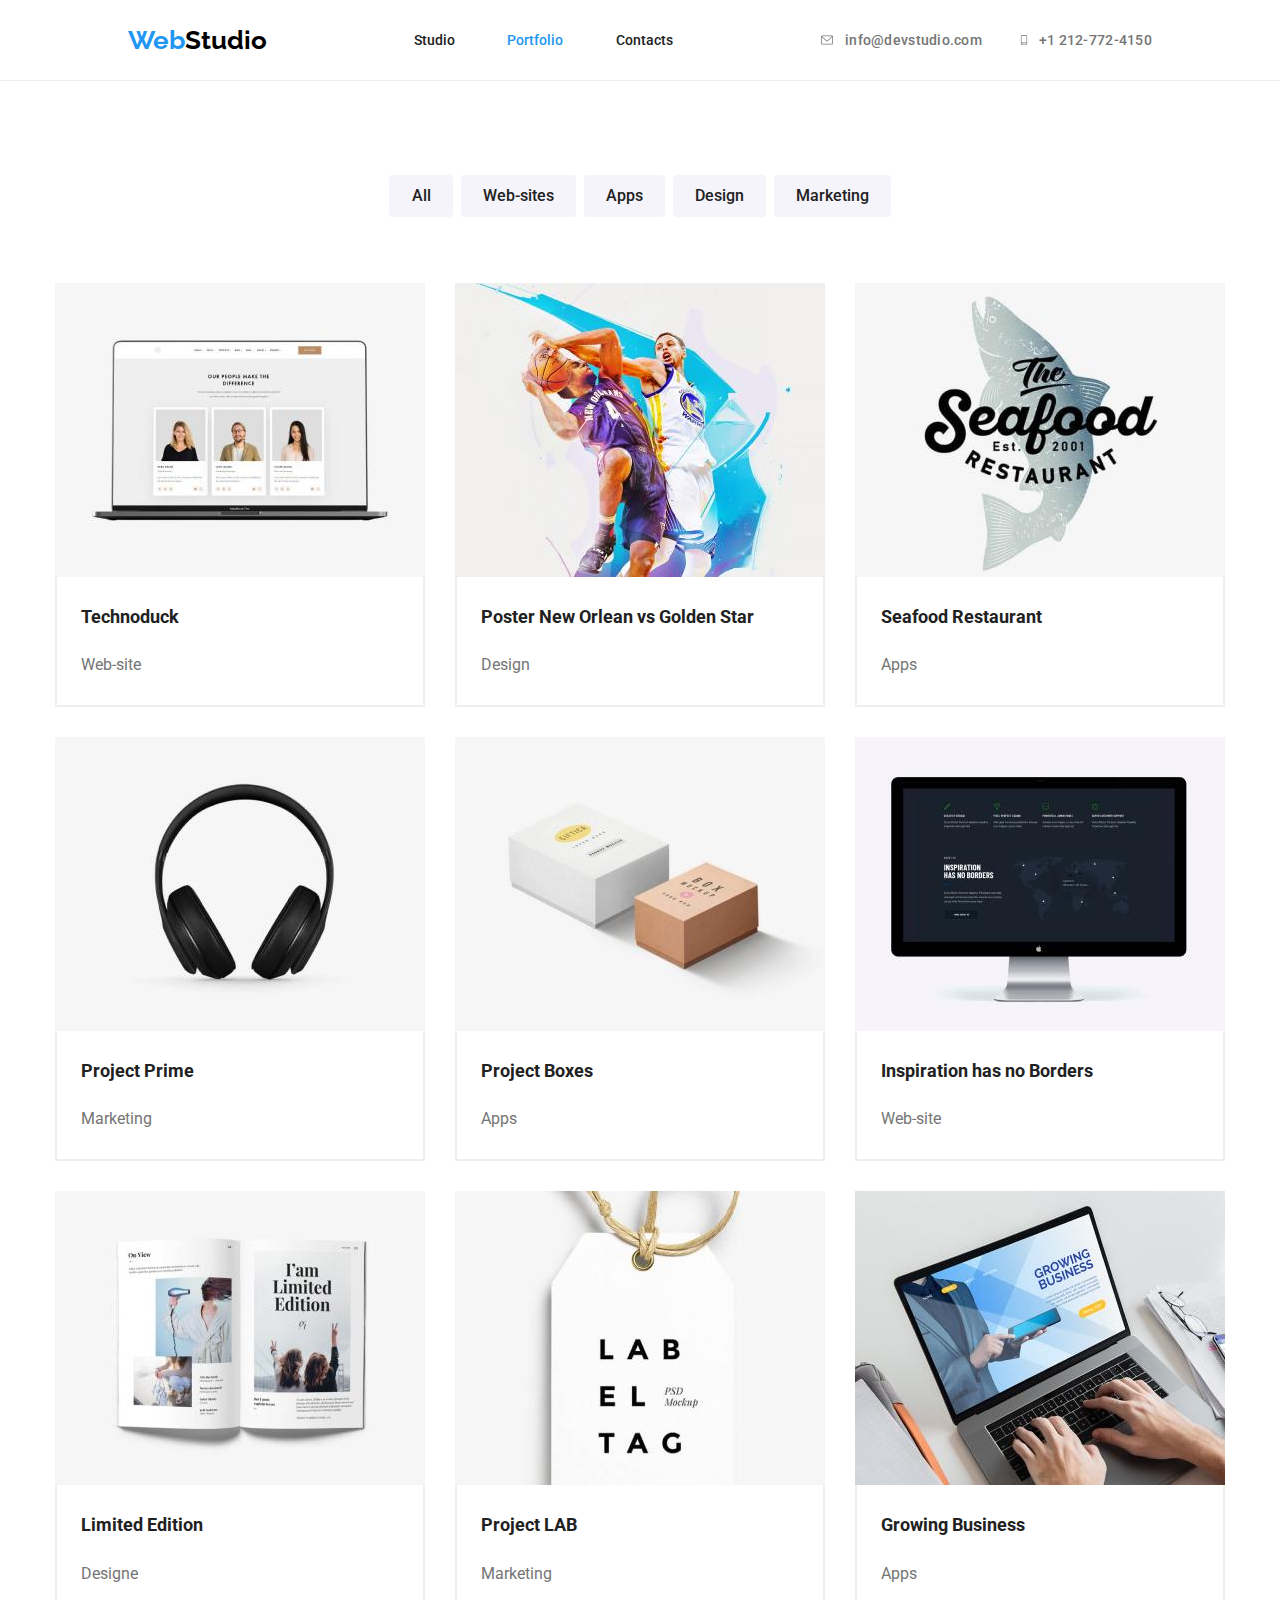
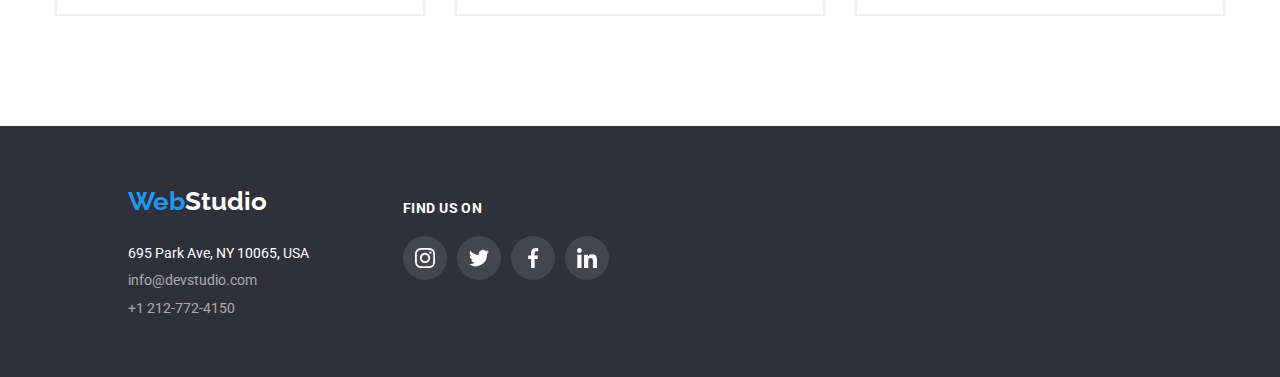
==== portofolio.html @ 93d370dc "added everything from repository nr4" ====
<html lang="en">
<head>
    <meta charset="UTF-8">
    <meta name="viewport" content="width=device-width, initial-scale=1.0">
    <title>Portofolio</title>
    <link rel="preconnect" href="https://fonts.googleapis.com">
    <link rel="preconnect" href="https://fonts.gstatic.com" crossorigin>
    <link href="https://fonts.googleapis.com/css2?family=Raleway:wght@700&family=Roboto:wght@400;500;700;900&display=swap" rel="stylesheet">
    <link rel="stylesheet" href="css/style.css">
</head>
<body class="body-style">

<!-- header section-->
  <header class="header-style">
    <div class="header-div-container">
       <div class="logo-section">
         <a class="logo-style"  href="#"><span class="web-style">Web</span><span>Studio</span></a>  
       </div>
       <nav class="nav-section">
         <ul class="link-header-style">
           <li> <a class="link " href="index.html" target="_parent">Studio</a> </li>
           <li> <a class="link current" href="portofolio.html" target="_parent">Portfolio</a></li>
           <li> <a class="link" href="#" target="_parent">Contacts</a></li>
          </ul>
       </nav>
       <div class="header-contacts">
        <ul>
          <li>
            <a class="mail" href="emailto:info@devstudio.com">
              <svg class="svg" width="16" height="12"> <use href="./symbol-defs.svg#icon-envelope"/></svg>
              <span>info@devstudio.com</span>
            </a>
         </li>
          <li>
            <a class="phone-number" href="tel:+1212-772-4150">
              <svg class="svg" width="10" height="16"> <use href="./symbol-defs.svg#icon-smartphone"/></svg>
              <span>+1 212-772-4150</span>
            </a>
         </li>
      </ul> 
     </div>
    </div>
    </header>
  
  <!-- The main part-->  
              
  <main class="main-style">
    <section class="portofolio-section">
   
    <ul class="portofolio-buttons">
      <li><button class="buttons-style" type="button" >All</button></li>
      <li><button class="buttons-style" type="button">Web-sites</button></li>
      <li><button class="buttons-style" type="button">Apps</button></li>
      <li><button class="buttons-style" type="button">Design</button></li>
      <li><button class="buttons-style" type="button">Marketing</button></li>
    </ul>
  <div class="portofolio-img-section">
  <ul class="our-portofolio-style">
    <li>
          <img src="images/img8.jpg" alt="Technoduck" width="370" height="294">
        <div class="text-images">
          <span>Technoduck</span>
          <p>Web-site</p>
        </div>
    </li>
    <li>
      <img src="images/img9.jpg" alt="Poster New Orlean vs Golden Star" width="370" height="294">
      <div class="text-images">
        <span>Poster New Orlean vs Golden Star</span>
        <p>Design</p>
      </div>
    </li>
    <li>
      <img src="images/img10.jpg" alt="Seafood Restaurant" width="370" height="294">
      <div class="text-images">
        <span>Seafood Restaurant</span>
        <p>Apps</p>
      </div>
    </li>
    <li>
      <img src="images/img11.jpg" alt="Project Prime" width="370" height="294">
       <div class="text-images">
         <span>Project Prime</span>
         <p>Marketing</p>
       </div>
    </li>
    <li>
      <img src="images/img12.jpg" alt="Project Boxes" width="370" height="294">
      <div class="text-images">
        <span>Project Boxes</span>
        <p>Apps</p>
      </div>
    </li>
    <li>
      <img src="images/img13.jpg" alt="Inspiration has no Borders" width="370" height="294">
      <div class="text-images">
        <span>Inspiration has no Borders</span>
      <p>Web-site</p>
      </div>
    </li>
    <li>
      <img src="images/img14.jpg" alt="Limited Edition" width="370" height="294">
      <div class="text-images">
        <span>Limited Edition</span>
      <p>Designe</p>
      </div>
    </li>
    <li>
      <img src="images/img15.jpg" alt="Project LAB" width="370" height="294">
      <div class="text-images">
        <span>Project LAB</span>
        <p>Marketing</p>
      </div>
    </li>
    <li>
      <img src="images/img16.jpg" alt="Growing Business" width="370" height="294">
      <div class="text-images">
        <span>Growing Business</span>
        <p>Apps</p>
      </div>
    </li>
  </ul>
  </div>
  </section>
  </main>
  
  <!--footer section-->
  <footer class="footer-style">
    <div class="footer-container">
      <div class="footer-section1">
        <div class="footer-logo-section">
        <a class="footer-logo-style" href="#"><span class="web-style">Web</span><span class="footer-studio-style">Studio</span></a> 
        </div>
        <address>
        <div class="adr1"> <span class="street-style">695 Park Ave, NY 10065, USA</span></div>
        <div class="adr2"><a class="footer-contact" href="emailto:info@devstudio.com">info@devstudio.com</a></div>
        <div class="adr3"><a class="footer-contact" href="tel:+1212-772-4150">+1 212-772-4150</a> </div>
        </address> 
     </div>
     <div class="footer-section2">
      <h3>Find us on</h3>
        <div class="footer-svg">
          <a href=""><svg width="20" height="20" > <rect ry= "20" /> <use href="./symbol-defs.svg#icon-instagram"/></svg></a>
          <a href=""><svg width="20" height="20"><use href="./symbol-defs.svg#icon-twitter"/></svg></a>
          <a href=""><svg width="20" height="20"><use href="./symbol-defs.svg#icon-facebook"/></svg></a>
          <a href=""><svg width="20" height="20"><use href="./symbol-defs.svg#icon-linkedin"/></svg></a>
        </div>
     </div>
    </div>
  </footer>
</body>
</html>
---- css/style.css ----
:root {--main-text-style:"Roboto" , sans-serif;
       --main-text-color:#212121;
       --header-logo-studio-color:#000000;
       --main-activ-text-color:#2196F3;
       --white-color:#FFFFFF;
       --button-background-color:#F5F4FA;
       --p-and-header-contact-color:#757575;
       --footer-contact-color:rgba(255, 255, 255, 0.60); 
       --main-button-activ-color: #188CE8;
       --footer-background:#2F303A;
}

.body-style{
    font-family:var(--main-text-style); 
    font-style: normal; 
    color:var(--main-text-color);
    margin: 0px;

}





.header-div-container, .about-us-style, .main-style, .regular-customers-section{ 
    background-color:var(--white-color);
}
.title-section-style, .footer-style {
    background-color:var(--footer-background);
}
.our-team-style {
    background-color:var(--button-background-color);
}


/* Studio box part */

.header-style{
    display: flex;
    border-bottom: 1px solid #EEE;
}
.header-div-container{
    display: flex;
    flex-direction: row;
    align-items: center;
    justify-content: space-between;
    width: 100%;
}
.header-style .logo-section{
    margin: 25px 0px 25px 10vw;
 }
 .header-style .nav-section ul{
    display: flex;
    flex-direction: row;
    justify-content: space-between;
    align-items: center;
    width: 259px;
    padding: 0px;
    margin: 32px 0px ;
 }
 .header-contacts{
    margin-right: 10vw;
    display: flex;
    flex-direction: row;
    align-items: center;
 }
 .header-contacts ul{
    fill: #757575;
    display: flex; 
    flex-direction: row;
    align-items: center;
    justify-content: space-between;
    padding:0px;
    margin:32px 0px;
    width: 333px;
 }
 .header-contacts ul li .phone-number, .header-contacts ul li .mail{
    display: flex;
    align-items: center;
    column-gap: 10px;
 }




 .header-contacts ul li:hover{
   fill:#2196F3;
 }





 







.title-section-style{
    display: flex; 
    align-items: center;
    flex-direction: column;
    justify-content: center;
    width: 100%;
    padding: 200px 0px;
    background-image: url("../images/background-img.png");
    background-color: rgba(47, 48, 58, 0.40);
    background-repeat: no-repeat;
    background-size: cover;
}



.about-us-style{
    display: flex;
    flex-direction: column;
    align-items: center;
    justify-content: center;
    width: 100%;
    padding: 94px 0px;
}
.features-style{ 
    display:flex;
    flex-direction: row;
    justify-content: center;
    width: 1170px;
    column-gap: 30px;
    padding: 0px;  
    margin: 0px 0px 94px 0px;
}
.features-style li .svg-section{
     background-color: #F5F4FA;
     padding: 25px 100px;
     align-items: center;
     justify-content: center;
     width: 270px;
     height: 120px;
     margin-bottom: -5px;
}


.features-style h3{
   margin-bottom: 10px;
   margin-top: 30px;
}

.features-style p{
    margin: 0px;
}



.feature-h2{ 
    Width: 198px;
    justify-content: center;
    margin: 0px 0px 50px 0px;
    width: 60vw;
}
.feature-img-style{
    list-style: none;
    height: auto;
    display:flex;
    flex-direction: row;
    align-items: center;
    justify-content: center;
    margin: 0px;
    padding: 0px;
    column-gap: 30px;
}


.our-team-style{
    display: flex; 
    align-items: center;
    flex-direction: column;
    justify-content: center;
    padding: 94px 0px;
    
}
.our-team-style h2{
    margin:0px 0px 50px 0px;
}
.staf-style{ 
    list-style: none;
    display: flex;
    flex-direction: row;
    align-items: center;
    justify-content: center;
    padding: 0px;
    margin: 0px; 
    column-gap: 30px;
}
.staf-style img{
    max-width: 100%;
}
.staf-style li{
    background-color: var(--white-color);
    flex-direction: row;
    text-align: center;
    column-gap: 30px;
    border-radius: 0px 0px 4px 4px;
    box-shadow: 0px 2px 1px 0px rgba(0, 0, 0, 0.20), 0px 1px 1px 0px rgba(0, 0, 0, 0.14), 0px 1px 3px 0px rgba(0, 0, 0, 0.12);
}
.emp-information{
    padding: 30px 32px;
    margin-top:-5px;
    
}
.employee-svg{
    display: flex;
    flex-direction: row;
    column-gap: 10px;
    height: 44px;
}
.employee-svg a{
    padding: 12px;
    fill:#AFB1B8; 
}
.employee-svg a:hover{
    fill: #FFFFFF;
    background-color: #2196F3;
    border-radius: 50%;
}





.regular-customers-container{
    padding: 94px 0px;
}
.regular-customers-container h2{
    margin-bottom: 50px;
    margin-top: 0px;
}
.regular-customers-section{
    display: flex;
    flex-direction: row;
    justify-content: center;
    align-items: center;
    column-gap: 30px;
    margin: 0px;
    padding: 0px;
    cursor: pointer;
    
    
}
.regular-customers-section a{
    border-radius: 4px;
    fill: #AFB1B8;
    border: 1px solid #AFB1B8;
    padding: 16px 32px;
   
}
.regular-customers-section a:hover{
    border: 1px solid #2196F3;
    fill: #2196F3;
    
}






.footer-style{
    width: 100%;
    padding: 60px 0px;
}
.footer-container{
    display: flex;
    flex-direction: row;
}
.footer-section1{
    display: flex;
    flex-direction: column;
    margin-left: 10vw;
}
.footer-section2{
    display: flex;
    flex-direction: column;
    padding-left: 94px;
}
.footer-section2 h3{
    color:var(--white-color);
    font-family:Roboto;
    font-size: 14px;
    font-style: normal;
    font-weight: 700;
    line-height: normal;
    letter-spacing: 0.42px;
    text-transform: uppercase;
    margin-bottom: 20px;
}
.footer-section2 .footer-svg{
    display: flex;
    flex-direction: row;
    align-items:flex-start;
    list-style-type: none;
    column-gap: 10px;
    margin: 0px;
    padding: 0px; 
}
.footer-svg a{
    padding: 12px 12px;
    align-items: center;
    fill: var(--white-color);
    background-color: #FFFFFF1A;
    border-radius: 50%;
}
.footer-svg a:hover{
background-color: #2196F3;
}

.footer-logo-section{
    margin-bottom: 28px;
    width: 145px;
    height:31px ;
}
.adr1{
     margin-bottom: 12px;
}
.adr2{ 
    margin-bottom: 12px;
}
    


/* Portofolio margin/padding section*/

.main-style{
    padding-top: 94px;
    padding-bottom: 94px;
}

.portofolio-section{
     flex-direction: column;
     display: flex;
     justify-content: center;
     align-items: center;
}

.portofolio-buttons{
    list-style: none;
    display: flex;
    flex-direction: row;
    align-items: center;
    justify-content: center;
    column-gap: 8px;
    margin: 0px 0px 0px 0px;
    padding: 0px;
}

.portofolio-img-section {
    padding-top: 50px;
    justify-content: center;
}
.our-portofolio-style{
   display: flex;
   flex-wrap: wrap;
   justify-content: center;
   gap: 30px;
   padding: 0px;
   list-style: none;
}





.our-portofolio-style li:hover{
    cursor: pointer;
    box-shadow: 1px 4px 6px 0px rgba(0, 0, 0, 0.16), 0px 4px 4px 0px rgba(0, 0, 0, 0.06), 0px 1px 1px 0px rgba(0, 0, 0, 0.12);

}
.our-portofolio-style li img{
  max-width: 100%;
  height: auto; 
}


.text-images{
    background-color: var(--white-color);
    border-top: none;
    border: 2px solid #EEE;
    text-decoration: none;
    margin-top: -5px;
    padding: 20px 24px;
}
.text-images p{
    margin: 4px 0px 0px 0px;
    text-decoration: none;
} 

.text-images span{
    text-decoration: none;
}
.text-images span:hover {
    text-decoration: none;
}








/* Studio and Portofolio styles section*/

.footer-studio-style{
    color:var(--white-color);
}



.logo-style, .footer-logo-style { 
    color:var(--header-logo-studio-color); 
    font-family: "Raleway";
    font-size: 26px;
    font-weight: 700;
    text-decoration: none;
    line-height: normal;
}

.web-style {
    color:var(--main-activ-text-color);
}

.link-header-style, .link {
    text-decoration:none; 
    font-size: 14px;
    font-weight: 500; 
    list-style:none; 
    line-height: normal; 
    color: var(--main-text-color);
}

 .link:hover,.link:focus{
    color:var(--main-activ-text-color);
}

.current{
    color:var(--main-activ-text-color);
}


.header-contacts ul, .mail, .phone-number {
    color:var(--p-and-header-contact-color); 
    list-style: none; 
    text-decoration: none;
    font-size: 14px;
    font-style: normal;
    font-weight: 500;
    letter-spacing: 0.28px;
}


.mail:hover, .phone-number:hover, .mail:focus, .phone-number:focus{
    color:var(--main-activ-text-color);
}


.h1-title{
    color:var(--white-color);
    text-align: center;
    font-size: 44px;
    font-weight: 900; 
    letter-spacing: 2.64px;
    text-transform: uppercase;  
    line-height:60px;
    margin: 0px;
    width:696px;
}

.main-button{
    background-color:var(--main-activ-text-color); 
    color:var(--white-color); 
    cursor: pointer;
    text-align: center; 
    border: none;  
    line-height:2.14; 
    flex-shrink: 0; 
    font-size: 16px;
    font-style: normal;
    font-weight: 700; 
    font-family: inherit; 
    border-radius: 4px;
    box-shadow: 0px 4px 4px 0px rgba(0, 0, 0, 0.15);
    width: 200px;
    margin-top: 30px;
    
}

.main-button:hover{ 
    background-color:var(--main-button-activ-color); 
    color:var(--white-color);
}









.buttons-style{ 
    background-color:var(--button-background-color); 
    color:var(--main-text-color); 
    cursor: pointer; 
    border: none; 
    font-size: 16px;
    font-style: normal;
    line-height:1.85; 
    font-weight: 500; 
    font-family: inherit; 
    border-radius: 4px; 
    padding: 6px 22px;
    min-width: 64px;
}

.buttons-style:hover, .buttons-style:focus{
    background-color:var(--main-activ-text-color); 
    color: var(--white-color);
    box-shadow: 0px 2px 2px 0px rgba(0, 0, 0, 0.12), 0px 1px 2px 0px rgba(0, 0, 0, 0.08), 0px 3px 1px 0px rgba(0, 0, 0, 0.10); }

.features-style { 
    list-style: none;
}

h3 {
     width: 270px; 
     color: var(--main-text-color); 
     font-size: 14px; 
     font-weight: 700;
    line-height: normal;
    letter-spacing: 0.42px;
    text-transform: uppercase; 
}

h2{
    color:var(--main-text-color);
    text-align: center;
    font-size: 36px; 
    line-height: normal;
    font-weight: 700;
}

.features-style p{
    color:var(--p-and-header-contact-color);
    line-height:1.85; 
    font-size: 14px;
}





.staf-style h4{
    color:var(--main-text-color);
    line-height: normal;
    text-align: center;
    font-size: 16px;
    font-weight: 500;
    letter-spacing: 0.48px;
    margin: 0px;

}


.staf-style p{
    color:var(--p-and-header-contact-color);
    text-align: center;
    line-height: normal;
    font-size: 16px;
    font-weight: 400;
    letter-spacing: 0.48px;
    margin-top: 10px;
    margin-bottom: 16px;
    
}

.street-style{
    color:var(--white-color); 
    font-style: normal; 
    font-size: 14px; 
    font-family: inherit;
    font-weight: 400;
}

.footer-contact{
    color:var(--footer-contact-color);
    font-family:inherit;
    font-size: 14px;
    font-style: normal;
    font-weight: 400; 
    text-decoration: none;
    line-height:1.14;
}

.footer-contact:hover{
    color:var(--main-activ-text-color);
}


.our-portofolio-style span{
    color:var(--main-text-color);
    font-size: 18px;
    font-style: normal;
    font-weight: 700;
    line-height:2.57;
}
.our-portofolio-style p{
    color:var(--p-and-header-contact-color);
    font-size: 16px;
    font-style: normal;
    font-weight: 400; 
    line-height:2.57;
}
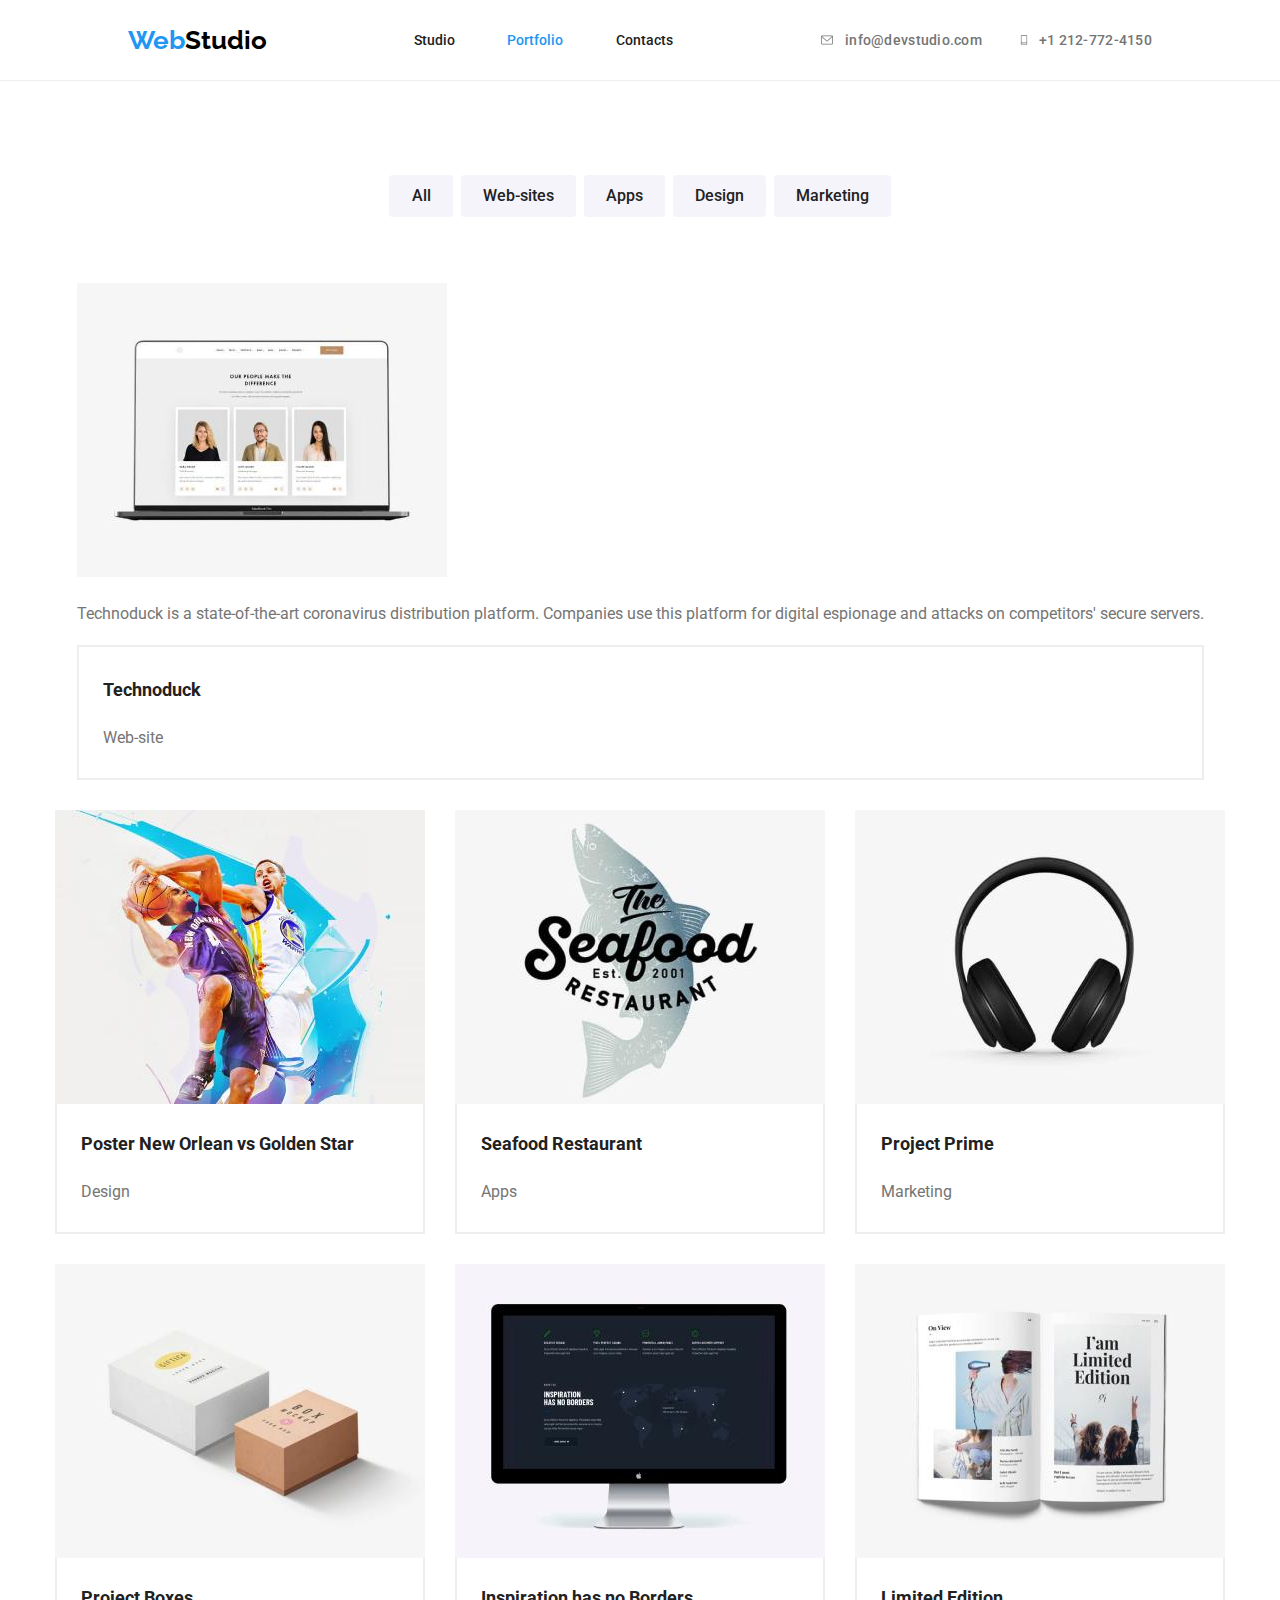
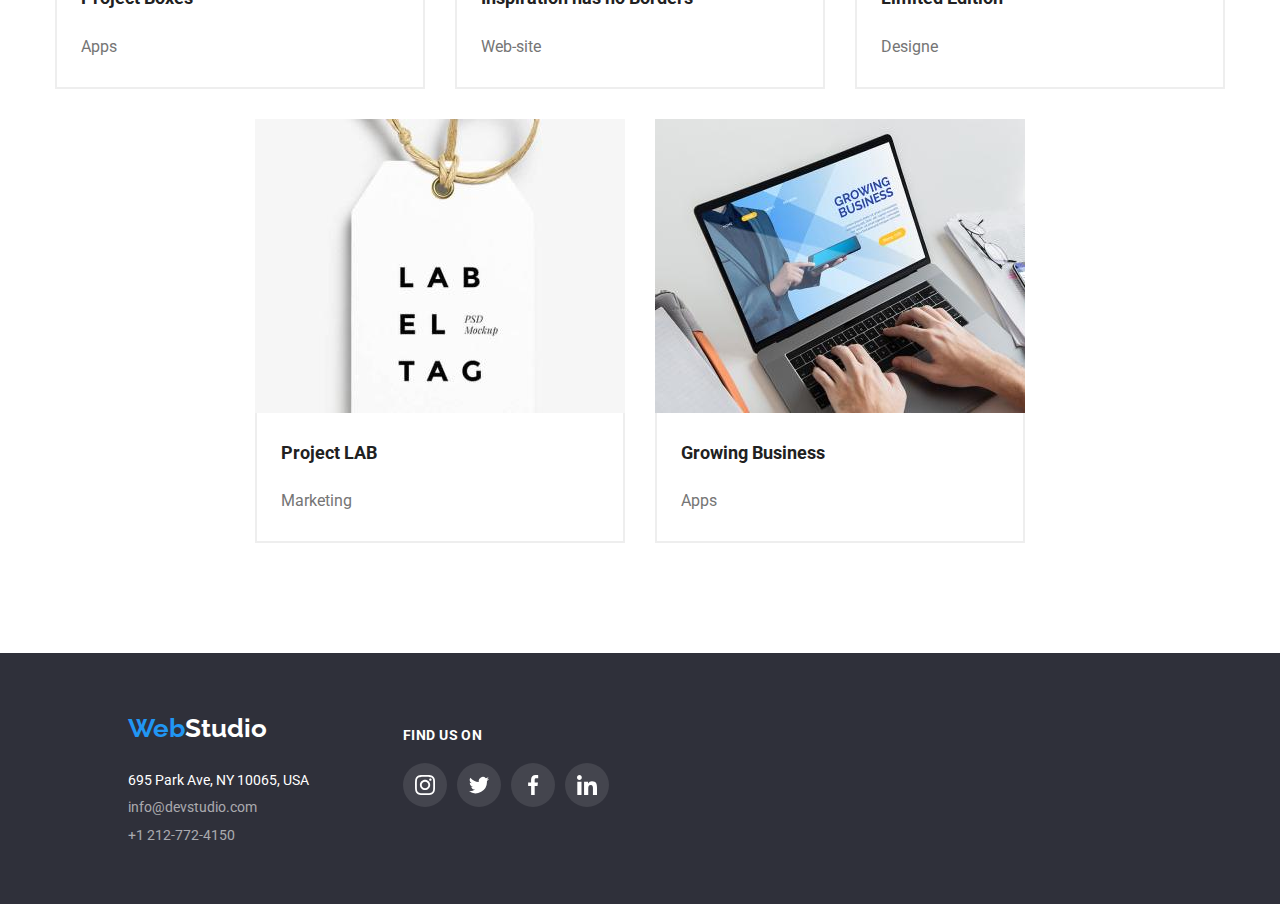
==== commit 255ea443: "tried to add text on an image" ====
--- a/portofolio.html
+++ b/portofolio.html
@@ -57,7 +57,10 @@
   <div class="portofolio-img-section">
   <ul class="our-portofolio-style">
     <li>
-          <img src="images/img8.jpg" alt="Technoduck" width="370" height="294">
+          <img class="parent" src="images/img8.jpg" alt="Technoduck" width="370" height="294">
+        <div>
+        <p class="content-img">Technoduck is a state-of-the-art coronavirus distribution platform. Companies use this platform for digital espionage and attacks on competitors' secure servers.</p>
+        </div>
         <div class="text-images">
           <span>Technoduck</span>
           <p>Web-site</p>
--- a/css/style.css
+++ b/css/style.css
@@ -15,7 +15,6 @@
     font-style: normal; 
     color:var(--main-text-color);
     margin: 0px;
-
 }
 
 
@@ -79,21 +78,9 @@
     align-items: center;
     column-gap: 10px;
  }
-
-
-
-
  .header-contacts ul li:hover{
    fill:#2196F3;
  }
-
-
-
-
-
- 
-
-
 
 
 
@@ -140,19 +127,13 @@
      height: 120px;
      margin-bottom: -5px;
 }
-
-
 .features-style h3{
    margin-bottom: 10px;
    margin-top: 30px;
 }
-
 .features-style p{
     margin: 0px;
 }
-
-
-
 .feature-h2{ 
     Width: 198px;
     justify-content: center;
@@ -178,7 +159,6 @@
     flex-direction: column;
     justify-content: center;
     padding: 94px 0px;
-    
 }
 .our-team-style h2{
     margin:0px 0px 50px 0px;
@@ -207,7 +187,6 @@
 .emp-information{
     padding: 30px 32px;
     margin-top:-5px;
-    
 }
 .employee-svg{
     display: flex;
@@ -503,11 +482,6 @@
 
 
 
-
-
-
-
-
 .buttons-style{ 
     background-color:var(--button-background-color); 
     color:var(--main-text-color); 
@@ -622,3 +596,72 @@
     line-height:2.57;
 }
 
+
+/* Modal button section */
+
+
+.modal{
+    position: fixed;
+    width: 100%;
+    height: 100%;
+    top:0px;
+    left:0px;
+    background: rgba(0, 0, 0, 0.20);
+    display: flex;
+    justify-content:center;
+    align-items: center; 
+}
+ .modal .modal-content{
+    background-color: #FFFFFF;
+    width:528px;
+    height:581px;
+    padding:40px;
+}
+
+ .modal-btn{
+   position:relative; 
+   width: 30px;
+   height: 30px;
+   top:8px;
+   right:8px;
+}
+.modal-btn .close-btn{
+    color: #000000;
+    background-color: #FFF; 
+    cursor: pointer;
+    border: 1px solid #ECECEC;
+    border-radius: 50%;
+    width: 30px;
+    height: 30px;
+    margin: 0px;
+    padding: 0px;
+}
+.close-btn:hover{
+    color: #2196F3;
+}
+.is-hidden{
+  visibility:hidden;
+}
+
+/* Portofolio hover text */
+
+.our-portofolio-style li:hover{
+
+}
+
+ .parent .content-img{
+    width: 100%;
+    height: 100%;
+    top: 0;
+    left: 0;
+    position: absolute;
+    background: rgba(33, 150, 243, 0.90);
+    display: flex;
+    justify-content: center;
+    align-items: center;
+    flex-direction: column;
+    opacity: 0;
+}
+.content-img{
+    opacity: 1;
+}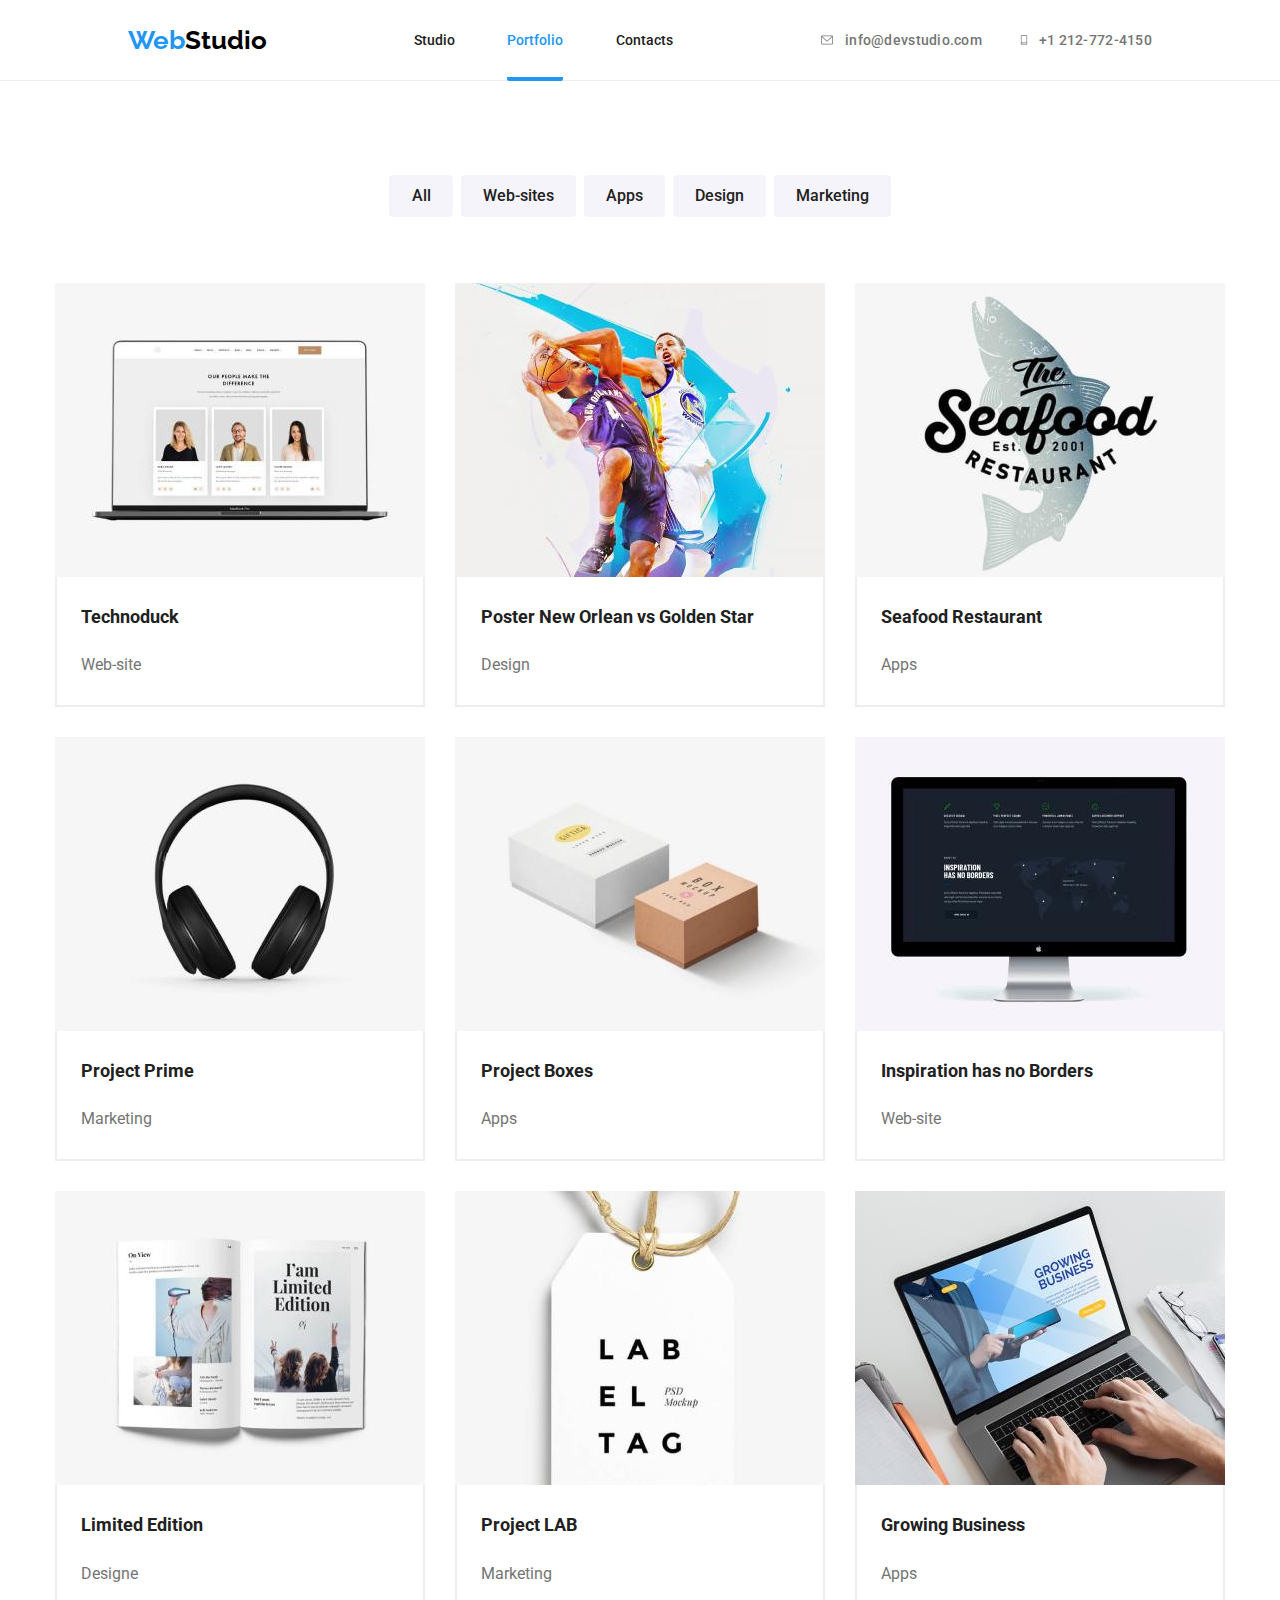
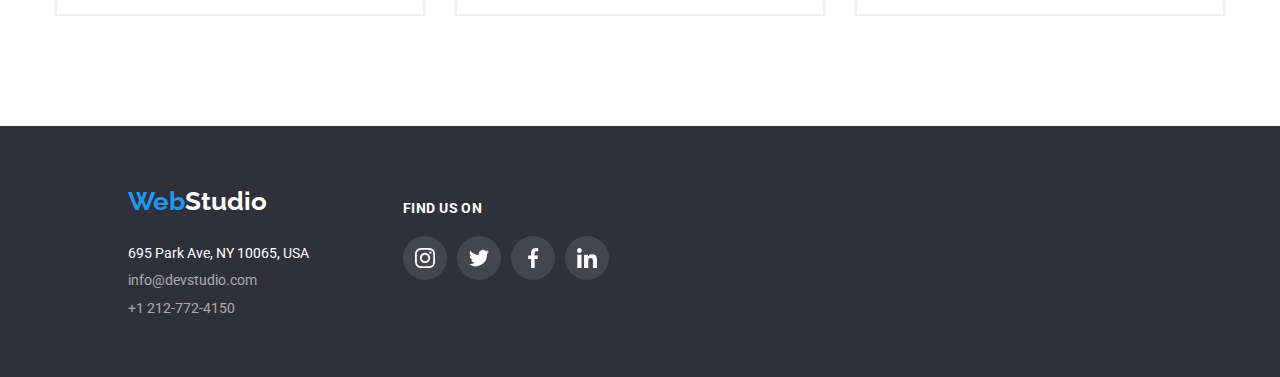
==== commit a49b544c: "overlay text on images" ====
--- a/portofolio.html
+++ b/portofolio.html
@@ -57,10 +57,12 @@
   <div class="portofolio-img-section">
   <ul class="our-portofolio-style">
     <li>
-          <img class="parent" src="images/img8.jpg" alt="Technoduck" width="370" height="294">
-        <div>
-        <p class="content-img">Technoduck is a state-of-the-art coronavirus distribution platform. Companies use this platform for digital espionage and attacks on competitors' secure servers.</p>
-        </div>
+      <div class="overlay-container">
+      <div class="project-text-overlay">
+        <p class="hiden-text">Technoduck is a state-of-the-art coronavirus distribution platform. Companies use this platform for digital espionage and attacks on competitors' secure servers.</p>
+      </div>
+      <img src="images/img8.jpg" alt="Technoduck" width="370" height="294">
+      </div>
         <div class="text-images">
           <span>Technoduck</span>
           <p>Web-site</p>
--- a/css/style.css
+++ b/css/style.css
@@ -8,6 +8,7 @@
        --footer-contact-color:rgba(255, 255, 255, 0.60); 
        --main-button-activ-color: #188CE8;
        --footer-background:#2F303A;
+       --transition: 250ms cubic-bezier(0.4, 0, 0.2, 1);
 }
 
 .body-style{
@@ -150,7 +151,27 @@
     margin: 0px;
     padding: 0px;
     column-gap: 30px;
-}
+    position: relative;
+}
+/* Feature overlay img*/
+
+.feature-img-overlay{
+    position: absolute;
+    background-color: rgba(47, 48, 58, 0.80);
+    width: 370px;
+    height: 70px;
+    bottom: 0px;
+    display: flex;
+    justify-content: center;
+    align-items: center;
+}
+.feature-img-style li .feature-img-overlay h3{
+    color: var(--white-color);
+    padding: 27px 0px;
+    margin: 0px;
+}
+/* Feature overlay img*/
+
 
 
 .our-team-style{
@@ -358,6 +379,7 @@
 .our-portofolio-style li img{
   max-width: 100%;
   height: auto; 
+  display: block;
 }
 
 
@@ -423,8 +445,12 @@
 }
 
 .current{
-    color:var(--main-activ-text-color);
-}
+    padding-bottom: 29px;
+    color: var(--main-activ-text-color);
+    border-bottom: 4px solid var(--main-activ-text-color);
+    border-radius: 2px;
+}
+
 
 
 .header-contacts ul, .mail, .phone-number {
@@ -471,6 +497,7 @@
     box-shadow: 0px 4px 4px 0px rgba(0, 0, 0, 0.15);
     width: 200px;
     margin-top: 30px;
+    transition: background-color: 225s, color:225s;
     
 }
 
@@ -507,7 +534,6 @@
 }
 
 h3 {
-     width: 270px; 
      color: var(--main-text-color); 
      font-size: 14px; 
      font-weight: 700;
@@ -612,6 +638,7 @@
     align-items: center; 
 }
  .modal .modal-content{
+    position: relative;
     background-color: #FFFFFF;
     width:528px;
     height:581px;
@@ -619,11 +646,12 @@
 }
 
  .modal-btn{
-   position:relative; 
+   position:absolute; 
    width: 30px;
    height: 30px;
    top:8px;
    right:8px;
+   
 }
 .modal-btn .close-btn{
     color: #000000;
@@ -635,33 +663,48 @@
     height: 30px;
     margin: 0px;
     padding: 0px;
+    
 }
 .close-btn:hover{
     color: #2196F3;
 }
 .is-hidden{
   visibility:hidden;
+  opacity: 0%;
+  pointer-events: auto;
 }
 
 /* Portofolio hover text */
 
-.our-portofolio-style li:hover{
-
-}
-
- .parent .content-img{
+.overlay-container{
+    position: relative;
+    overflow: hidden;
+    
+}
+.project-text-overlay{
+    position: absolute;
+    background-color: rgba(33, 150, 243, 0.9);
+    top: 0;
+    left: 0;
     width: 100%;
     height: 100%;
-    top: 0;
-    left: 0;
-    position: absolute;
-    background: rgba(33, 150, 243, 0.90);
-    display: flex;
-    justify-content: center;
-    align-items: center;
-    flex-direction: column;
-    opacity: 0;
-}
-.content-img{
-    opacity: 1;
-}+    transform: translatey(100%);
+    transition: transform 250ms ease-in-out; 
+}
+
+.project-text-overlay .hiden-text{
+    font-family: var(--main-text-style) ;
+    color: #FFF;
+    font-size: 18px;
+    font-weight: 400;
+    line-height: 28px;
+    letter-spacing: 0.54px;
+    padding:63px 24px 93px 24px;
+    margin: 0px;
+}
+
+.overlay-container:hover .project-text-overlay{
+    transform: translatey(0%);
+}
+
+
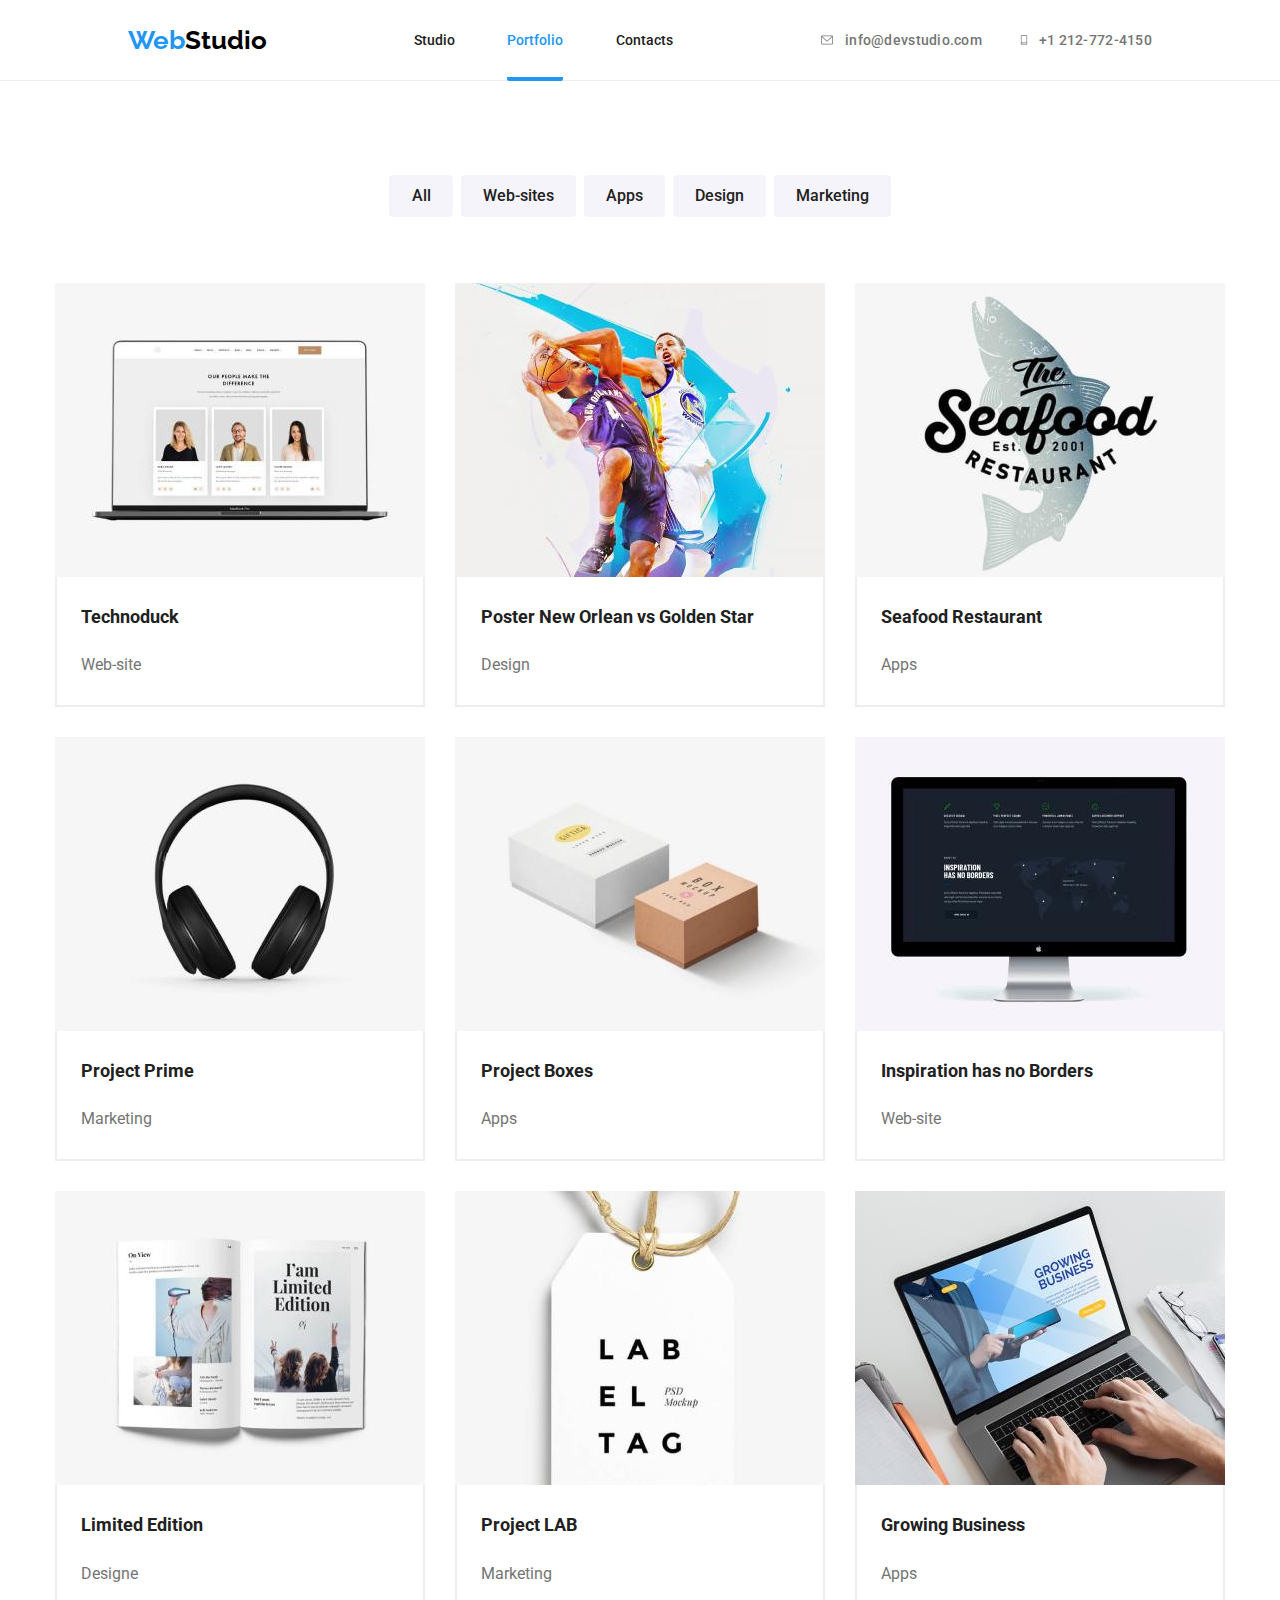
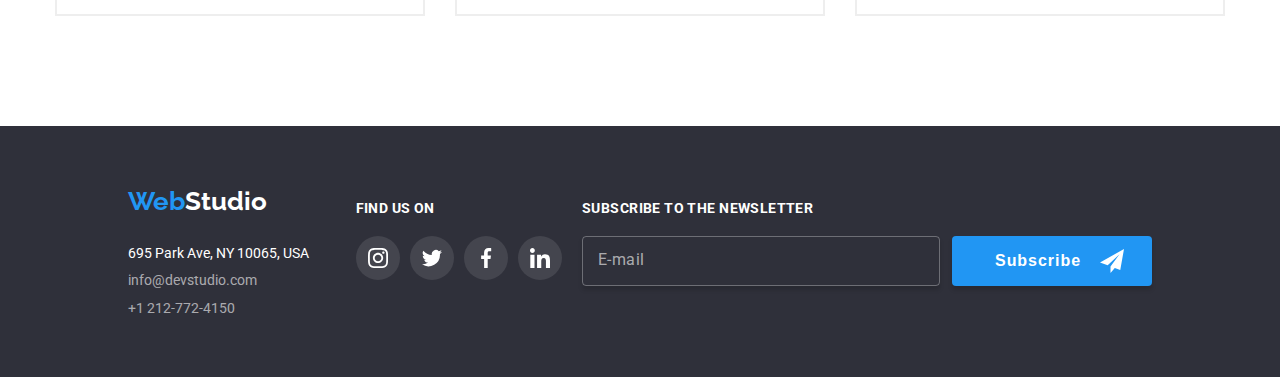
==== commit a1bb2672: "add keyframes" ====
--- a/portofolio.html
+++ b/portofolio.html
@@ -69,56 +69,96 @@
         </div>
     </li>
     <li>
+      <div class="overlay-container">
+        <div class="project-text-overlay">
+          <p class="hiden-text">Lorem Ipsum</p>
+        </div>
       <img src="images/img9.jpg" alt="Poster New Orlean vs Golden Star" width="370" height="294">
+    </div>
       <div class="text-images">
         <span>Poster New Orlean vs Golden Star</span>
         <p>Design</p>
       </div>
     </li>
     <li>
+      <div class="overlay-container">
+        <div class="project-text-overlay">
+          <p class="hiden-text">Lorem Ipsum</p>
+        </div>
       <img src="images/img10.jpg" alt="Seafood Restaurant" width="370" height="294">
+    </div>
       <div class="text-images">
         <span>Seafood Restaurant</span>
         <p>Apps</p>
       </div>
     </li>
     <li>
+      <div class="overlay-container">
+        <div class="project-text-overlay">
+          <p class="hiden-text">Lorem Ipsum</p>
+        </div>
       <img src="images/img11.jpg" alt="Project Prime" width="370" height="294">
+    </div>
        <div class="text-images">
          <span>Project Prime</span>
          <p>Marketing</p>
        </div>
     </li>
     <li>
+      <div class="overlay-container">
+        <div class="project-text-overlay">
+          <p class="hiden-text">Lorem Ipsum</p>
+        </div>
       <img src="images/img12.jpg" alt="Project Boxes" width="370" height="294">
+    </div>
       <div class="text-images">
         <span>Project Boxes</span>
         <p>Apps</p>
       </div>
     </li>
     <li>
+      <div class="overlay-container">
+        <div class="project-text-overlay">
+          <p class="hiden-text">Lorem Ipsum</p>
+        </div>
       <img src="images/img13.jpg" alt="Inspiration has no Borders" width="370" height="294">
+    </div>
       <div class="text-images">
         <span>Inspiration has no Borders</span>
       <p>Web-site</p>
       </div>
     </li>
     <li>
+      <div class="overlay-container">
+        <div class="project-text-overlay">
+          <p class="hiden-text">Lorem Ipsum</p>
+        </div>
       <img src="images/img14.jpg" alt="Limited Edition" width="370" height="294">
+    </div>
       <div class="text-images">
         <span>Limited Edition</span>
       <p>Designe</p>
       </div>
     </li>
     <li>
+      <div class="overlay-container">
+        <div class="project-text-overlay">
+          <p class="hiden-text">Lorem Ipsum</p>
+        </div>
       <img src="images/img15.jpg" alt="Project LAB" width="370" height="294">
+    </div>
       <div class="text-images">
         <span>Project LAB</span>
         <p>Marketing</p>
       </div>
     </li>
     <li>
+      <div class="overlay-container">
+        <div class="project-text-overlay">
+          <p class="hiden-text">Lorem Ipsum</p>
+        </div>
       <img src="images/img16.jpg" alt="Growing Business" width="370" height="294">
+    </div>
       <div class="text-images">
         <span>Growing Business</span>
         <p>Apps</p>
@@ -150,8 +190,18 @@
           <a href=""><svg width="20" height="20"><use href="./symbol-defs.svg#icon-facebook"/></svg></a>
           <a href=""><svg width="20" height="20"><use href="./symbol-defs.svg#icon-linkedin"/></svg></a>
         </div>
+        </div>
+        <div class="footer-section3">
+          <h3>Subscribe to the newsletter</h3>
+          <form class="footer-input" action="">
+            <input  type="email" placeholder="E-mail" required/>
+             <button type="submit">Subscribe <svg ><use href="./symbol-defs.svg#icon-icon-send"/></svg>
+             </button>
+          </form>
+        </div>
      </div>
     </div>
   </footer>
+
 </body>
 </html>--- a/css/style.css
+++ b/css/style.css
@@ -45,9 +45,10 @@
     align-items: center;
     justify-content: space-between;
     width: 100%;
+    padding: 0px 10vw;
 }
 .header-style .logo-section{
-    margin: 25px 0px 25px 10vw;
+    margin: 25px 0px 25px 0px;
  }
  .header-style .nav-section ul{
     display: flex;
@@ -56,10 +57,10 @@
     align-items: center;
     width: 259px;
     padding: 0px;
-    margin: 32px 0px ;
+    margin: 32px 0px;
+    transition: color var(--transition);
  }
  .header-contacts{
-    margin-right: 10vw;
     display: flex;
     flex-direction: row;
     align-items: center;
@@ -73,6 +74,7 @@
     padding:0px;
     margin:32px 0px;
     width: 333px;
+    transition: color var(--transition);
  }
  .header-contacts ul li .phone-number, .header-contacts ul li .mail{
     display: flex;
@@ -214,6 +216,7 @@
     flex-direction: row;
     column-gap: 10px;
     height: 44px;
+    transition: color var(--transition), background-color var(--transition), border var(--transition);
 }
 .employee-svg a{
     padding: 12px;
@@ -245,15 +248,13 @@
     margin: 0px;
     padding: 0px;
     cursor: pointer;
-    
-    
 }
 .regular-customers-section a{
     border-radius: 4px;
     fill: #AFB1B8;
     border: 1px solid #AFB1B8;
     padding: 16px 32px;
-   
+   transition: color var(--transition), border var(--transition);
 }
 .regular-customers-section a:hover{
     border: 1px solid #2196F3;
@@ -273,18 +274,30 @@
 .footer-container{
     display: flex;
     flex-direction: row;
+    justify-content: space-between;
+    padding: 0vw 10vw;
 }
 .footer-section1{
     display: flex;
     flex-direction: column;
-    margin-left: 10vw;
+}
+.footer-logo-section{
+    margin-bottom: 28px;
+    width: 145px;
+    height:31px ;
+}
+.adr1{
+     margin-bottom: 12px;
+     width:207px;
+}
+.adr2{ 
+    margin-bottom: 12px;
 }
 .footer-section2{
     display: flex;
     flex-direction: column;
-    padding-left: 94px;
-}
-.footer-section2 h3{
+}
+.footer-section2 h3,.footer-section3 h3 {
     color:var(--white-color);
     font-family:Roboto;
     font-size: 14px;
@@ -303,6 +316,7 @@
     column-gap: 10px;
     margin: 0px;
     padding: 0px; 
+    transition: color var(--transition), background-color var(--transition), border var(--transition);
 }
 .footer-svg a{
     padding: 12px 12px;
@@ -310,22 +324,79 @@
     fill: var(--white-color);
     background-color: #FFFFFF1A;
     border-radius: 50%;
+
 }
 .footer-svg a:hover{
 background-color: #2196F3;
 }
 
-.footer-logo-section{
-    margin-bottom: 28px;
-    width: 145px;
-    height:31px ;
-}
-.adr1{
-     margin-bottom: 12px;
-}
-.adr2{ 
-    margin-bottom: 12px;
-}
+
+.footer-section3{
+    display: flex;
+    flex-direction: column;
+}
+.footer-input{
+    display: flex;
+    flex-direction: row;
+}
+.footer-input input[type="email"]{
+    border-radius: 4px;
+    border: 1px solid rgba(255, 255, 255, 0.30);
+    background: rgba(33, 150, 243, 0.00);
+    box-shadow: 0px 4px 4px 0px rgba(0, 0, 0, 0.15);
+    padding: 15px;
+    outline: none;
+    width: 358px;
+    height: 50px;
+    transition: background-color var(--transition);
+}
+.footer-input input[type="email"]::placeholder{
+    color: rgba(255, 255, 255, 0.60);
+    font-family: Roboto;
+    font-size: 16px;
+    font-style: normal;
+    font-weight: 400;
+    line-height: 20px; 
+    letter-spacing: 0.48px;
+}
+.footer-input input[type="email"]:focus{
+    border-radius: 4px;
+    border: 1px solid #2196F3;
+}
+.footer-input button{
+    color: var(--white-color);
+    text-align: center;
+    font-size: 16px;
+    font-style: normal;
+    font-weight: 700;
+    line-height: normal;
+    letter-spacing: 0.96px;
+    margin-left: 12px;
+    position: relative;
+    width: 200px;
+    height: 50px;
+    background: #2196F3;
+    cursor: pointer; 
+    border: none;
+    border-radius: 4px;
+    box-shadow: 0px 4px 4px 0px rgba(0, 0, 0, 0.15);
+    padding: 10px 77px 10px 43px;
+    transition: background-color var(--transition);
+}
+.footer-input button svg{
+    fill: #FFF;
+    position: absolute;
+    width: 24px;
+    height: 24px;
+    right: 28px;
+    top: 13px; 
+}
+.footer-input button:hover{
+background-color: #188CE8;
+}
+
+
+
     
 
 
@@ -352,6 +423,7 @@
     column-gap: 8px;
     margin: 0px 0px 0px 0px;
     padding: 0px;
+    transition: color var(--transition), background-color var(--transition), border var(--transition) ;
 }
 
 .portofolio-img-section {
@@ -493,11 +565,12 @@
     font-style: normal;
     font-weight: 700; 
     font-family: inherit; 
+    padding: 10px 20px;
     border-radius: 4px;
     box-shadow: 0px 4px 4px 0px rgba(0, 0, 0, 0.15);
     width: 200px;
     margin-top: 30px;
-    transition: background-color: 225s, color:225s;
+    transition: color var(--transition), background-color var(--transition), border var(--transition);
     
 }
 
@@ -600,6 +673,7 @@
     font-weight: 400; 
     text-decoration: none;
     line-height:1.14;
+    transition: color var(--transition);
 }
 
 .footer-contact:hover{
@@ -623,7 +697,7 @@
 }
 
 
-/* Modal button section */
+/* Modal page style */
 
 
 .modal{
@@ -632,28 +706,27 @@
     height: 100%;
     top:0px;
     left:0px;
+    z-index: 1;
     background: rgba(0, 0, 0, 0.20);
     display: flex;
     justify-content:center;
     align-items: center; 
-}
- .modal .modal-content{
+    overflow: auto;
+}
+ .modal-content{
     position: relative;
     background-color: #FFFFFF;
-    width:528px;
-    height:581px;
+    width:40%;
+    height:90%;
     padding:40px;
-}
-
- .modal-btn{
-   position:absolute; 
-   width: 30px;
-   height: 30px;
-   top:8px;
-   right:8px;
-   
-}
-.modal-btn .close-btn{
+    animation-name: OpenModal;
+    animation-duration: 1s;
+}
+@keyframes OpenModal {
+    from{opacity: 0}
+    to{opacity: 1}
+}
+.modal-close-btn{
     color: #000000;
     background-color: #FFF; 
     cursor: pointer;
@@ -663,18 +736,161 @@
     height: 30px;
     margin: 0px;
     padding: 0px;
-    
-}
-.close-btn:hover{
+    position:absolute; 
+    top:8px;
+    right:8px;
+    transition: color var(--transition);
+}
+.modal-close-btn:hover{
     color: #2196F3;
 }
 .is-hidden{
   visibility:hidden;
   opacity: 0%;
-  pointer-events: auto;
-}
-
-/* Portofolio hover text */
+  pointer-events:auto;
+}
+ /* Contact form style */
+
+ 
+ .modal-content h2{
+    color: #212121;
+    text-align: center;
+    font-family: Roboto;
+    font-size: 20px;
+    font-style: normal;
+    font-weight: 700;
+    line-height: normal;
+    letter-spacing: 0.6px;
+ }
+.contact-form{
+    display: flex;
+    flex-direction: column;
+    gap: 10px;
+}
+.input-container{
+    display: flex;
+    flex-direction: column;
+    gap: 4px;
+    position: relative;
+}
+label{
+  color: #757575;
+  font-family: Roboto;
+  font-size: 12px;
+  font-style: normal;
+  font-weight: 400;
+  line-height: normal;
+  letter-spacing: 0.12px;
+}
+input, textarea{
+    border-radius: 4px;
+    border: 1px solid rgba(33, 33, 33, 0.20);
+    background: #FFF;
+    padding: 11px 12px 11px 42px;
+    outline: none;
+}
+.input-container svg{
+    width: 18px;
+    height: 18px;
+    position: absolute;
+    top:12px;
+    left:12px;
+    color: #212121;
+}
+.input-container textarea{
+    padding: 12px 16px;
+    height: 120px;
+}
+.input-container textarea::placeholder{
+    color: rgba(117, 117, 117, 0.50);
+    font-family: Roboto;
+    font-size: 12px;
+    font-style: normal;
+    font-weight: 400;
+    line-height: normal;
+    letter-spacing: 0.12px;
+}
+
+
+input:focus, textarea:focus{
+    border: 1px solid var(--main-activ-text-color);
+}
+ input:focus + svg{
+    fill: var(--main-activ-text-color);
+}
+
+
+.terms-and-conditions-container {
+    position: relative;
+    display: flex;
+    flex-direction: row;
+    gap: 8px;
+    cursor: pointer;
+    align-items: center;
+    padding-left: 12px;
+    padding-right: 16px;
+    margin: 20px 0px 30px 0px;
+  }
+.terms-and-conditions-label span{
+    color: #757575;
+    font-family: var(--main-text-style);
+    font-size: 14px;
+    font-style: normal;
+    font-weight: 400;
+    line-height: 24px;
+    letter-spacing: 0.42px;
+}
+.terms-and-conditions-label span a{
+    color: #2196F3;
+    font-family: var(--main-text-style);
+    font-size: 14px;
+    font-style: normal;
+    font-weight: 400;
+    line-height: 24px;
+    letter-spacing: 0.42px;
+    text-decoration-line: underline;
+}
+
+.terms-and-conditions-labe{
+    fill: #212121;
+    width: 13px;
+    height: 13px;
+}
+.terms-and-conditions-check{
+    width: 16px;
+    height: 15px;
+    padding-left: 12px;
+    border-color: #000000;
+}
+
+
+.contact-form button{
+    color: #FFF;
+    text-align: center;
+    font-size: 16px;
+    font-style: normal;
+    font-weight: 700;
+    line-height: normal;
+    letter-spacing: 0.96px;
+    border: none;
+    border-radius: 4px;
+    background: #2196F3;
+    box-shadow: 0px 4px 4px 0px rgba(0, 0, 0, 0.15);
+    padding: 10px 80px;
+    width: 200px;
+    height: 50px;
+    transition: background-color var(--transition); 
+}
+.contact-form button:hover{
+    background: #188CE8;
+}
+
+
+
+
+
+
+/* Portofolio overlay text */
 
 .overlay-container{
     position: relative;
@@ -689,7 +905,7 @@
     width: 100%;
     height: 100%;
     transform: translatey(100%);
-    transition: transform 250ms ease-in-out; 
+    transition: 250ms ease-in-out; 
 }
 
 .project-text-overlay .hiden-text{
